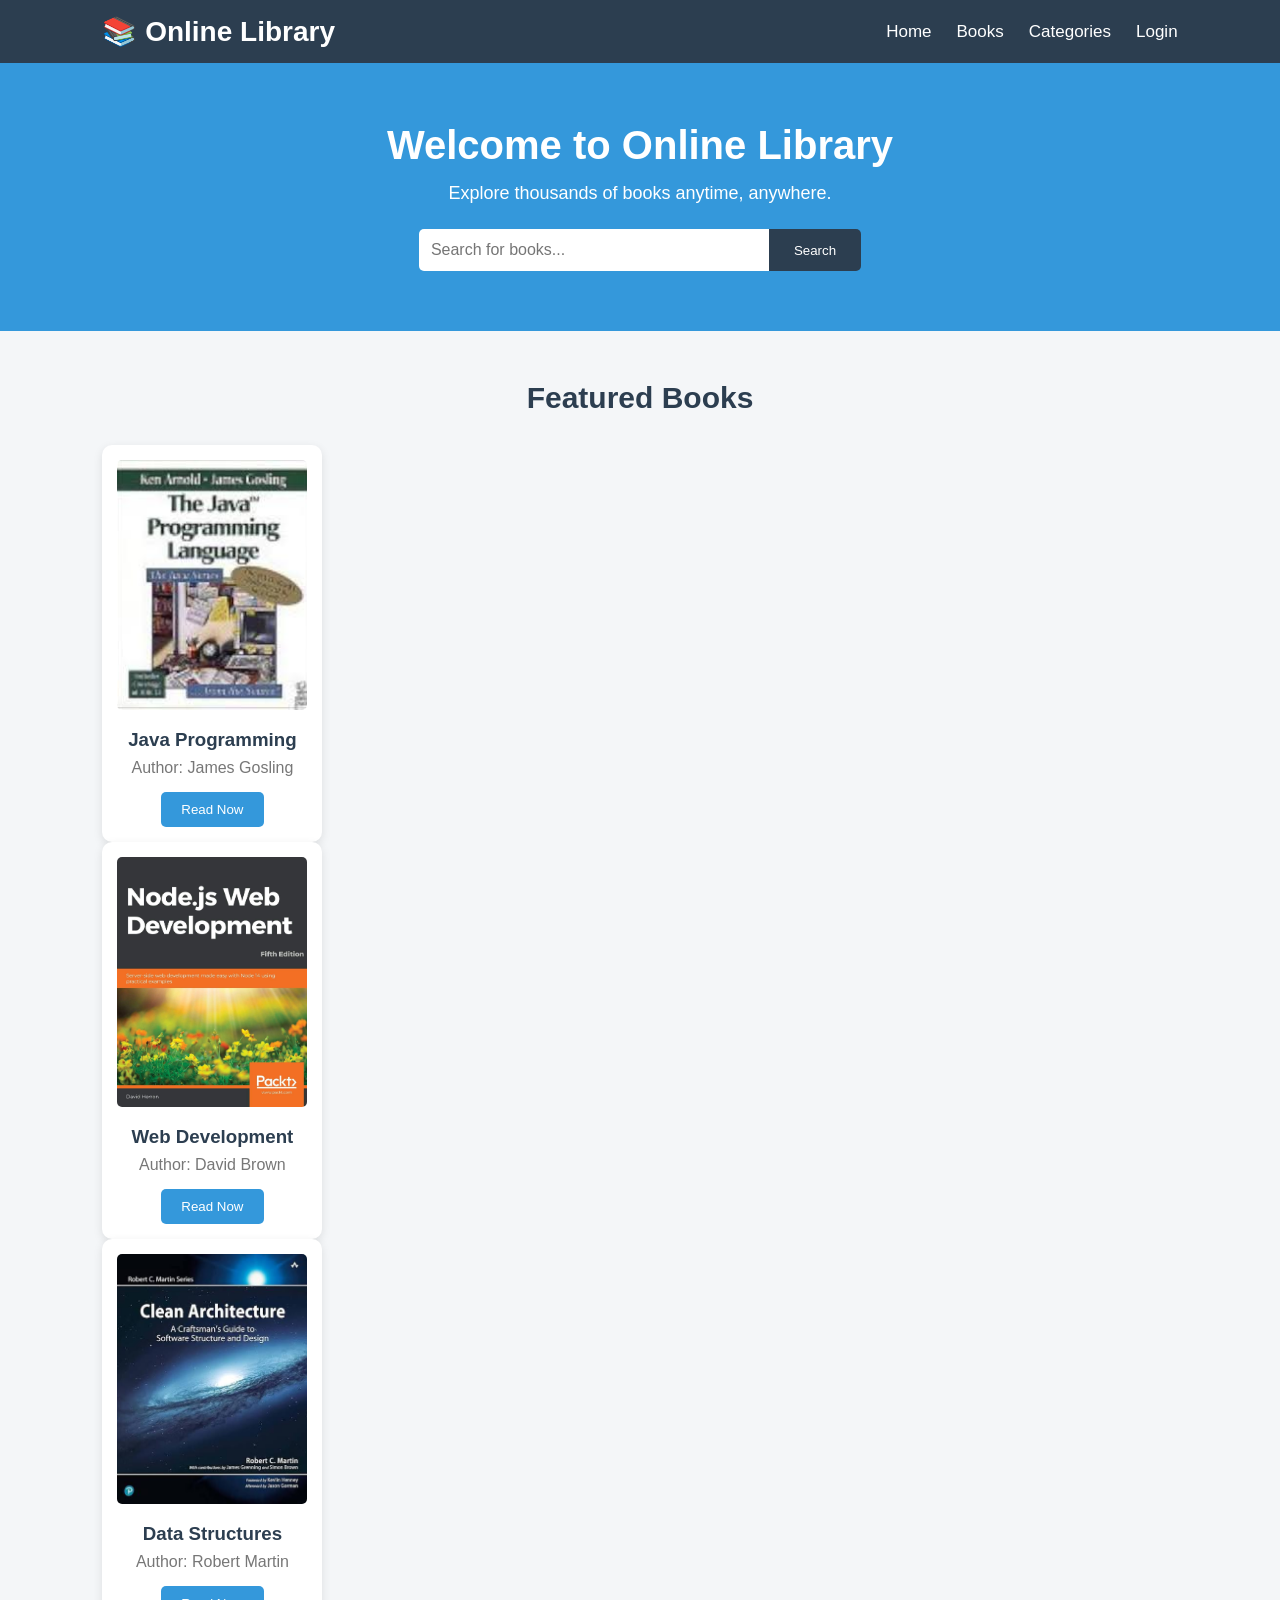
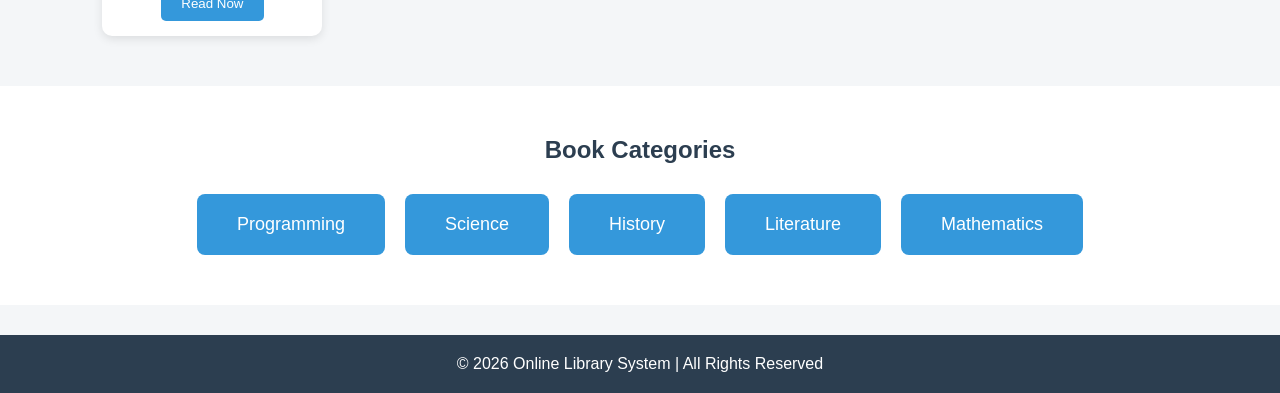
==== Index.html @ f6d9b232 "first commit" ====
<!DOCTYPE html>
<html lang="en">

<head>
    <meta charset="UTF-8">
    <meta name="viewport" content="width=device-width, initial-scale=1.0">

    <title>Online Library System</title>

    <!-- CSS File Link -->
    <link rel="stylesheet" href="style.css">
</head>

<body>

    <!-- Navigation Bar -->
    <nav>
        <h1>📚 Online Library</h1>

        <ul>
            <li><a href="Index.html">Home</a></li>
            <li><a href="Books.html">Books</a></li>
            <li><a href="Categories.html">Categories</a></li>
            <li><a href="#">Login</a></li>
        </ul>
    </nav>


    <!-- Hero Section -->
    <section class="hero">

        <h2>Welcome to Online Library</h2>

        <p>Explore thousands of books anytime, anywhere.</p>

        <div class="search-box">
            <input type="text" placeholder="Search for books...">
            <button>Search</button>
        </div>

    </section>


    <!-- Featured Books -->
    <section class="books">

        <h2>Featured Books</h2>

        

            <div class="book-card">
                <img src="Java.png" alt="Book">

                <h3>Java Programming</h3>

                <p>Author: James Gosling</p>

                <button>Read Now</button>
            </div>


            <div class="book-card">
                <img src="Web Devlopment.png" alt="Book">

                <h3>Web Development</h3>

                <p>Author: David Brown</p>

                <button>Read Now</button>
            </div>


            <div class="book-card">
                <img src="Data Structure.png" alt="Book">

                <h3>Data Structures</h3>

                <p>Author: Robert Martin</p>

                <button>Read Now</button>
            </div>

        </div>

    </section>


    <!-- Categories -->
    <section class="categories">

        <h2>Book Categories</h2>

        <div class="category-container">

            <div class="category">Programming</div>

            <div class="category">Science</div>

            <div class="category">History</div>

            <div class="category">Literature</div>

            <div class="category">Mathematics</div>

        </div>

    </section>


    <!-- Footer -->
    <footer>

        <p>© 2026 Online Library System | All Rights Reserved</p>

    </footer>

</body>

</html>
---- style.css ----
* {
    margin: 0;
    padding: 0;
    box-sizing: border-box;
    font-family: Arial, sans-serif;
}

body {
    background-color: #f4f6f8;
}


/* Navigation Bar */

nav {
    background-color: #2c3e50;
    color: white;

    padding: 15px 8%;

    display: flex;
    justify-content: space-between;
    align-items: center;
}

nav h1 {
    font-size: 28px;
}

nav ul {
    display: flex;
    list-style: none;
}

nav ul li {
    margin-left: 25px;
}

nav ul li a {
    color: white;
    text-decoration: none;
    font-size: 17px;
}

nav ul li a:hover {
    color: #f1c40f;
}


/* Hero Section */

.hero {
    background-color: #3498db;

    color: white;

    text-align: center;

    padding: 60px 20px;
}

.hero h2 {
    font-size: 40px;

    margin-bottom: 15px;
}

.hero p {
    font-size: 18px;

    margin-bottom: 25px;
}


/* Search Box */

.search-box {
    display: flex;

    justify-content: center;
}

.search-box input {
    width: 350px;

    padding: 12px;

    border: none;

    border-radius: 5px 0 0 5px;

    font-size: 16px;
}

.search-box button {
    padding: 12px 25px;

    border: none;

    background-color: #2c3e50;

    color: white;

    cursor: pointer;

    border-radius: 0 5px 5px 0;
}

.search-box button:hover {
    background-color: #1a252f;
}


/* Books Section */

.books {
    padding: 50px 8%;

    text-align: center;
}

.books h2 {
    margin-bottom: 30px;

    font-size: 30px;

    color: #2c3e50;
}


/* Book Container */

.book-container {
    display: flex;

    justify-content: center;

    flex-wrap: wrap;

    gap: 30px;
}


/* Book Card */

.book-card {
    width: 220px;

    background: white;

    padding: 15px;

    border-radius: 10px;

    box-shadow: 0 3px 10px rgba(0, 0, 0, 0.1);

    transition: 0.3s;
}

.book-card:hover {
    transform: translateY(-8px);
}

.book-card img {
    width: 100%;

    height: 250px;

    object-fit: cover;

    border-radius: 5px;
}

.book-card h3 {
    margin: 15px 0 8px;

    color: #2c3e50;
}

.book-card p {
    color: #777;

    margin-bottom: 15px;
}

.book-card button {
    background-color: #3498db;

    color: white;

    border: none;

    padding: 10px 20px;

    border-radius: 5px;

    cursor: pointer;
}

.book-card button:hover {
    background-color: #2980b9;
}


/* Categories Section */

.categories {
    background-color: white;

    padding: 50px 8%;

    text-align: center;
}

.categories h2 {
    margin-bottom: 30px;

    color: #2c3e50;
}

.category-container {
    display: flex;

    justify-content: center;

    flex-wrap: wrap;

    gap: 20px;
}

.category {
    background-color: #3498db;

    color: white;

    padding: 20px 40px;

    border-radius: 8px;

    font-size: 18px;

    cursor: pointer;

    transition: 0.3s;
}

.category:hover {
    background-color: #2c3e50;
}


/* Footer */

footer {
    background-color: #2c3e50;

    color: white;

    text-align: center;

    padding: 20px;

    margin-top: 30px;
}
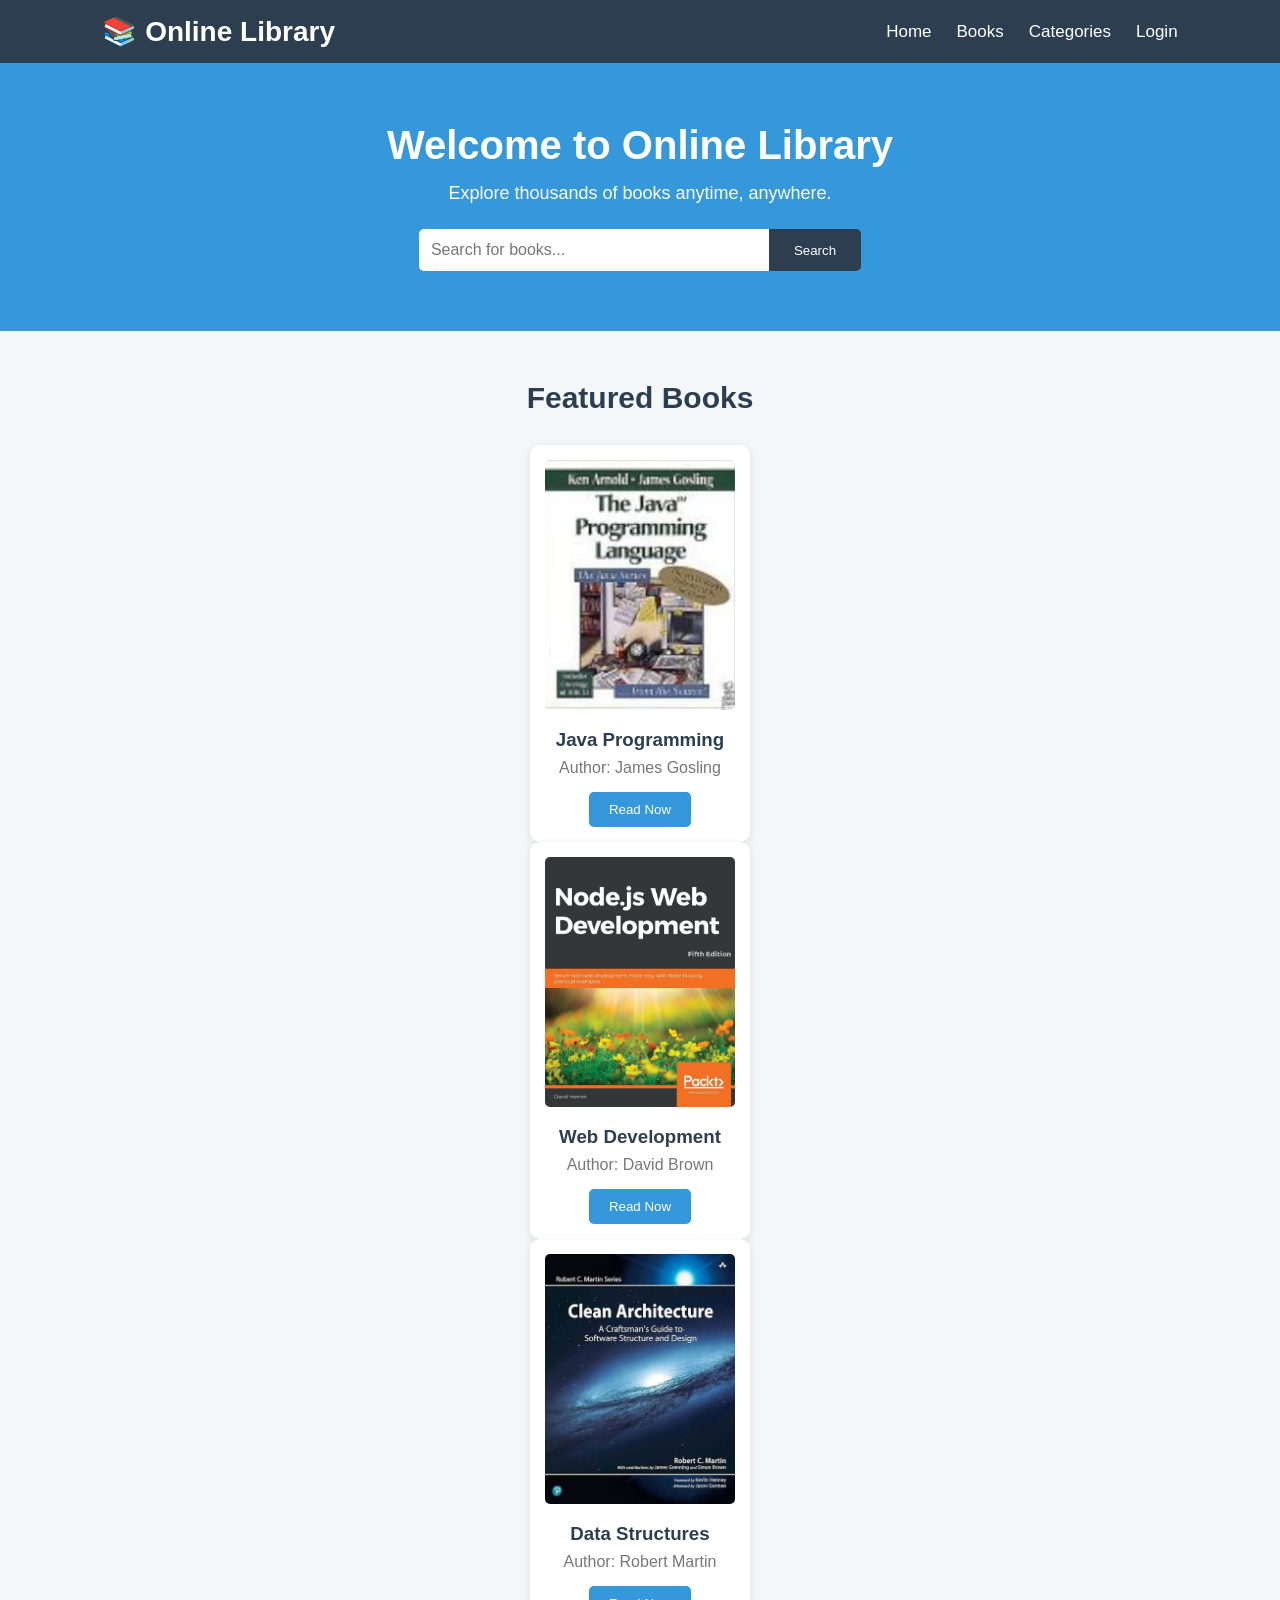
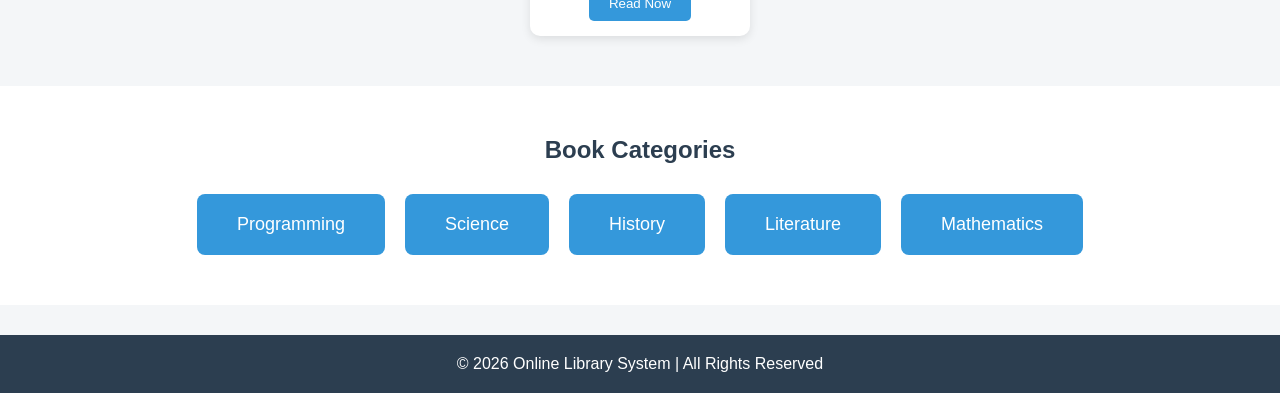
==== commit 7f77a240: "first commit" ====
--- a/Index.html
+++ b/Index.html
@@ -21,7 +21,7 @@
             <li><a href="Index.html">Home</a></li>
             <li><a href="Books.html">Books</a></li>
             <li><a href="Categories.html">Categories</a></li>
-            <li><a href="#">Login</a></li>
+            <li><a href="Login.html">Login</a></li>
         </ul>
     </nav>
 
@@ -47,7 +47,7 @@
         <h2>Featured Books</h2>
 
         
-
+            <div class="book-container">
             <div class="book-card">
                 <img src="Java.png" alt="Book">
 
@@ -57,8 +57,9 @@
 
                 <button>Read Now</button>
             </div>
+            </div>
 
-
+            <div class="book-container">
             <div class="book-card">
                 <img src="Web Devlopment.png" alt="Book">
 
@@ -68,8 +69,9 @@
 
                 <button>Read Now</button>
             </div>
+            </div>
 
-
+            <div class="book-container">
             <div class="book-card">
                 <img src="Data Structure.png" alt="Book">
 
@@ -78,6 +80,7 @@
                 <p>Author: Robert Martin</p>
 
                 <button>Read Now</button>
+            </div>
             </div>
 
         </div>
--- a/style.css
+++ b/style.css
@@ -137,7 +137,7 @@
 
     flex-wrap: wrap;
 
-    gap: 30px;
+    gap: 25px;
 }
 
 
